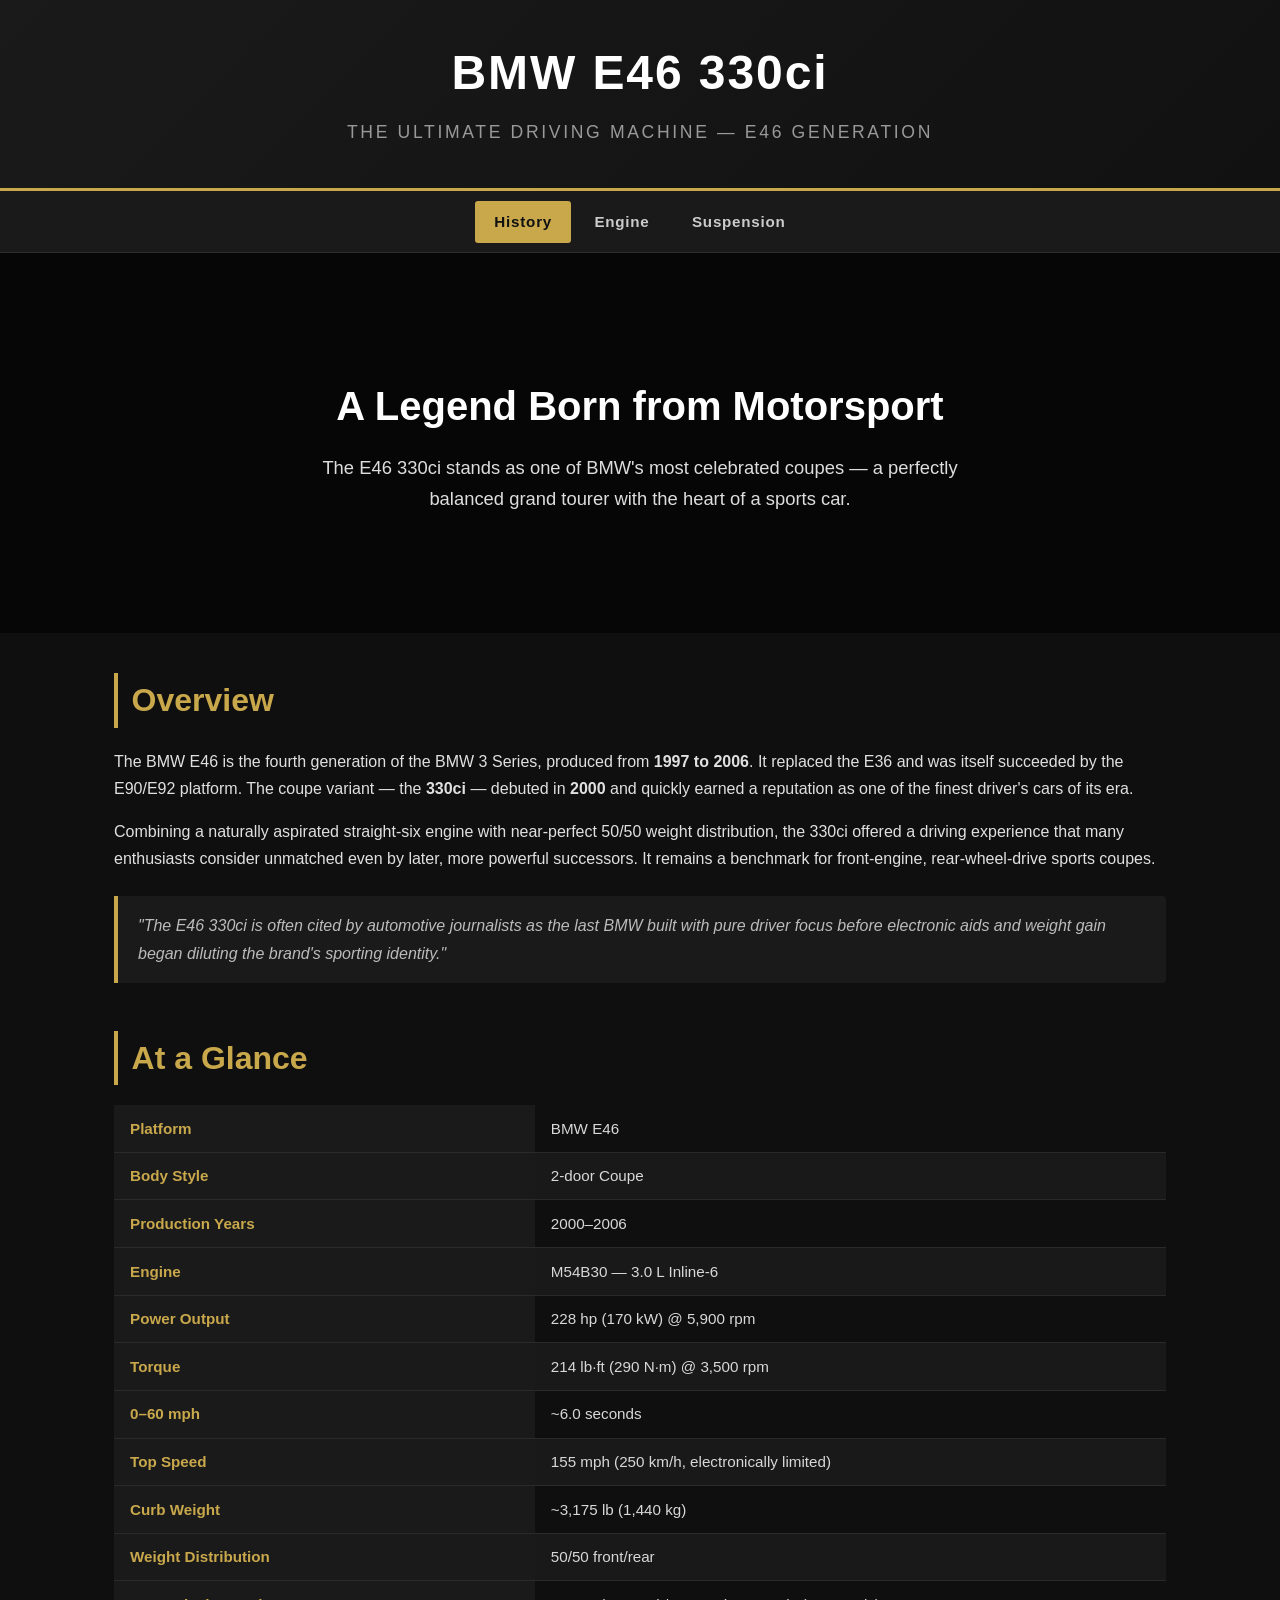
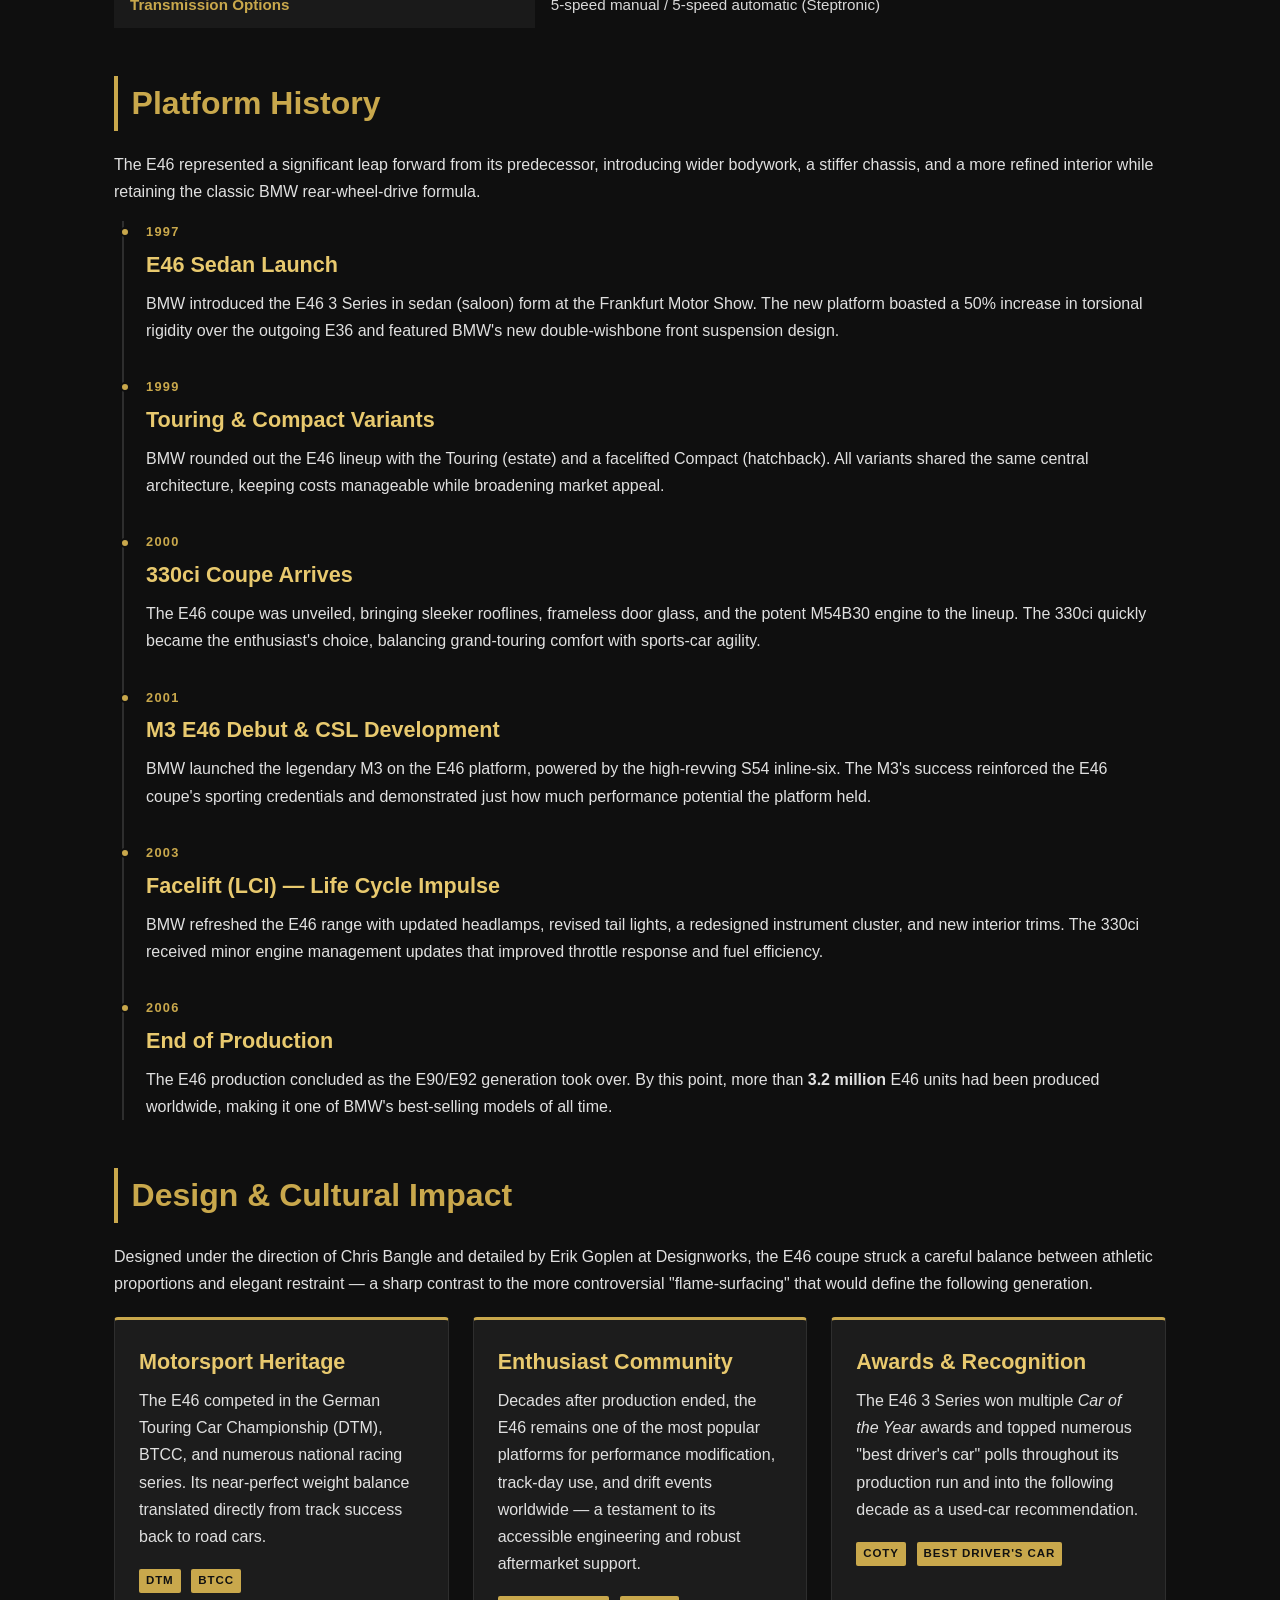
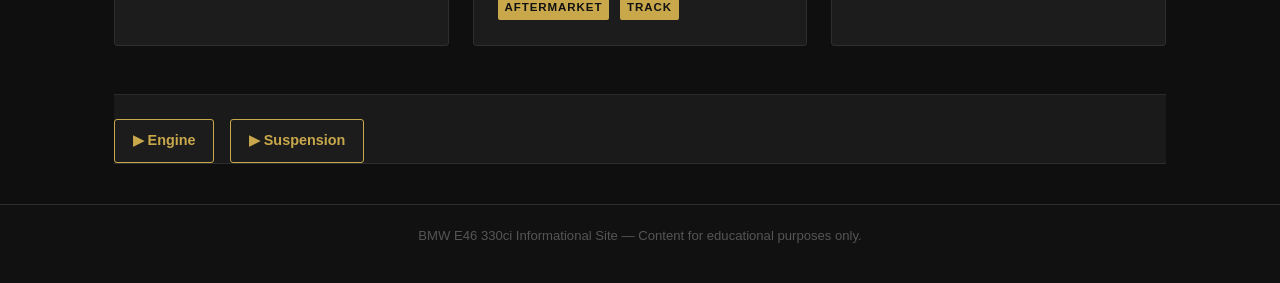
==== index.html @ 2dddbb20 "Add E46 330ci static website (index, engine, suspension pages + stylesheet) Agent-Logs-Url: https://" ====
<!DOCTYPE html>
<html lang="en">
<head>
  <meta charset="UTF-8" />
  <meta name="viewport" content="width=device-width, initial-scale=1.0" />
  <title>BMW E46 330ci — History</title>
  <link rel="stylesheet" href="styles.css" />
</head>
<body>

  <!-- ===== Header ===== -->
  <header>
    <h1>BMW E46 330ci</h1>
    <p class="sub-title">The Ultimate Driving Machine — E46 Generation</p>
  </header>

  <!-- ===== Navigation ===== -->
  <nav aria-label="Main navigation">
    <ul>
      <li><a href="index.html" class="active">History</a></li>
      <li><a href="engine.html">Engine</a></li>
      <li><a href="suspension.html">Suspension</a></li>
    </ul>
  </nav>

  <!-- ===== Hero ===== -->
  <div class="hero">
    <div class="hero-content">
      <h2>A Legend Born from Motorsport</h2>
      <p>
        The E46 330ci stands as one of BMW's most celebrated coupes — a perfectly
        balanced grand tourer with the heart of a sports car.
      </p>
    </div>
  </div>

  <!-- ===== Main Content ===== -->
  <main>

    <!-- Overview -->
    <section class="section" aria-labelledby="overview-heading">
      <div class="section-header">
        <h2 id="overview-heading">Overview</h2>
      </div>
      <p>
        The BMW E46 is the fourth generation of the BMW 3 Series, produced from
        <strong>1997 to 2006</strong>. It replaced the E36 and was itself succeeded
        by the E90/E92 platform. The coupe variant — the <strong>330ci</strong> —
        debuted in <strong>2000</strong> and quickly earned a reputation as one of
        the finest driver's cars of its era.
      </p>
      <p>
        Combining a naturally aspirated straight-six engine with near-perfect
        50/50 weight distribution, the 330ci offered a driving experience that
        many enthusiasts consider unmatched even by later, more powerful successors.
        It remains a benchmark for front-engine, rear-wheel-drive sports coupes.
      </p>

      <div class="callout">
        "The E46 330ci is often cited by automotive journalists as the last BMW
        built with pure driver focus before electronic aids and weight gain began
        diluting the brand's sporting identity."
      </div>
    </section>

    <!-- Key Specs Summary -->
    <section class="section" aria-labelledby="specs-heading">
      <div class="section-header">
        <h2 id="specs-heading">At a Glance</h2>
      </div>
      <table class="spec-table" aria-label="Key specifications">
        <tbody>
          <tr>
            <th scope="row">Platform</th>
            <td>BMW E46</td>
          </tr>
          <tr>
            <th scope="row">Body Style</th>
            <td>2-door Coupe</td>
          </tr>
          <tr>
            <th scope="row">Production Years</th>
            <td>2000–2006</td>
          </tr>
          <tr>
            <th scope="row">Engine</th>
            <td>M54B30 — 3.0 L Inline-6</td>
          </tr>
          <tr>
            <th scope="row">Power Output</th>
            <td>228 hp (170 kW) @ 5,900 rpm</td>
          </tr>
          <tr>
            <th scope="row">Torque</th>
            <td>214 lb·ft (290 N·m) @ 3,500 rpm</td>
          </tr>
          <tr>
            <th scope="row">0–60 mph</th>
            <td>~6.0 seconds</td>
          </tr>
          <tr>
            <th scope="row">Top Speed</th>
            <td>155 mph (250 km/h, electronically limited)</td>
          </tr>
          <tr>
            <th scope="row">Curb Weight</th>
            <td>~3,175 lb (1,440 kg)</td>
          </tr>
          <tr>
            <th scope="row">Weight Distribution</th>
            <td>50/50 front/rear</td>
          </tr>
          <tr>
            <th scope="row">Transmission Options</th>
            <td>5-speed manual / 5-speed automatic (Steptronic)</td>
          </tr>
        </tbody>
      </table>
    </section>

    <!-- History Timeline -->
    <section class="section" aria-labelledby="history-heading">
      <div class="section-header">
        <h2 id="history-heading">Platform History</h2>
      </div>
      <p>
        The E46 represented a significant leap forward from its predecessor,
        introducing wider bodywork, a stiffer chassis, and a more refined interior
        while retaining the classic BMW rear-wheel-drive formula.
      </p>

      <div class="timeline">

        <div class="timeline-item">
          <div class="timeline-year">1997</div>
          <h3>E46 Sedan Launch</h3>
          <p>
            BMW introduced the E46 3 Series in sedan (saloon) form at the
            Frankfurt Motor Show. The new platform boasted a 50% increase in
            torsional rigidity over the outgoing E36 and featured BMW's new
            double-wishbone front suspension design.
          </p>
        </div>

        <div class="timeline-item">
          <div class="timeline-year">1999</div>
          <h3>Touring &amp; Compact Variants</h3>
          <p>
            BMW rounded out the E46 lineup with the Touring (estate) and a
            facelifted Compact (hatchback). All variants shared the same
            central architecture, keeping costs manageable while broadening market
            appeal.
          </p>
        </div>

        <div class="timeline-item">
          <div class="timeline-year">2000</div>
          <h3>330ci Coupe Arrives</h3>
          <p>
            The E46 coupe was unveiled, bringing sleeker rooflines, frameless door
            glass, and the potent M54B30 engine to the lineup. The 330ci quickly
            became the enthusiast's choice, balancing grand-touring comfort with
            sports-car agility.
          </p>
        </div>

        <div class="timeline-item">
          <div class="timeline-year">2001</div>
          <h3>M3 E46 Debut &amp; CSL Development</h3>
          <p>
            BMW launched the legendary M3 on the E46 platform, powered by the
            high-revving S54 inline-six. The M3's success reinforced the E46
            coupe's sporting credentials and demonstrated just how much
            performance potential the platform held.
          </p>
        </div>

        <div class="timeline-item">
          <div class="timeline-year">2003</div>
          <h3>Facelift (LCI) — Life Cycle Impulse</h3>
          <p>
            BMW refreshed the E46 range with updated headlamps, revised tail
            lights, a redesigned instrument cluster, and new interior trims.
            The 330ci received minor engine management updates that improved
            throttle response and fuel efficiency.
          </p>
        </div>

        <div class="timeline-item">
          <div class="timeline-year">2006</div>
          <h3>End of Production</h3>
          <p>
            The E46 production concluded as the E90/E92 generation took over.
            By this point, more than <strong>3.2 million</strong> E46 units had
            been produced worldwide, making it one of BMW's best-selling models
            of all time.
          </p>
        </div>

      </div>
    </section>

    <!-- Design & Culture -->
    <section class="section" aria-labelledby="design-heading">
      <div class="section-header">
        <h2 id="design-heading">Design &amp; Cultural Impact</h2>
      </div>
      <p>
        Designed under the direction of Chris Bangle and detailed by Erik
        Goplen at Designworks, the E46 coupe struck a careful balance between
        athletic proportions and elegant restraint — a sharp contrast to the
        more controversial "flame-surfacing" that would define the following
        generation.
      </p>

      <div class="card-grid">

        <div class="card">
          <h3>Motorsport Heritage</h3>
          <p>
            The E46 competed in the German Touring Car Championship (DTM),
            BTCC, and numerous national racing series. Its near-perfect weight
            balance translated directly from track success back to road cars.
          </p>
          <span class="tag">DTM</span>
          <span class="tag">BTCC</span>
        </div>

        <div class="card">
          <h3>Enthusiast Community</h3>
          <p>
            Decades after production ended, the E46 remains one of the most
            popular platforms for performance modification, track-day use, and
            drift events worldwide — a testament to its accessible engineering
            and robust aftermarket support.
          </p>
          <span class="tag">Aftermarket</span>
          <span class="tag">Track</span>
        </div>

        <div class="card">
          <h3>Awards &amp; Recognition</h3>
          <p>
            The E46 3 Series won multiple <em>Car of the Year</em> awards and
            topped numerous "best driver's car" polls throughout its production
            run and into the following decade as a used-car recommendation.
          </p>
          <span class="tag">COTY</span>
          <span class="tag">Best Driver's Car</span>
        </div>

      </div>
    </section>

    <!-- Page Navigation -->
    <nav class="page-nav" aria-label="Explore other sections">
      <a href="engine.html">&#9654; Engine</a>
      <a href="suspension.html">&#9654; Suspension</a>
    </nav>

  </main>

  <!-- ===== Footer ===== -->
  <footer>
    <p>BMW E46 330ci Informational Site &mdash; Content for educational purposes only.</p>
  </footer>

</body>
</html>
---- styles.css ----
/* ===========================
   E46 330ci — Shared Styles
   =========================== */

/* ---------- Reset & Base ---------- */
*, *::before, *::after {
  box-sizing: border-box;
  margin: 0;
  padding: 0;
}

html {
  font-size: 16px;
  scroll-behavior: smooth;
}

body {
  font-family: 'Segoe UI', Arial, sans-serif;
  background-color: #0f0f0f;
  color: #e0e0e0;
  line-height: 1.7;
  min-height: 100vh;
  display: flex;
  flex-direction: column;
}

/* ---------- Typography ---------- */
h1 {
  font-size: clamp(1.8rem, 5vw, 3rem);
  letter-spacing: 0.04em;
  color: #ffffff;
}

h2 {
  font-size: clamp(1.3rem, 3.5vw, 2rem);
  color: #c9a84c;
  margin-bottom: 0.5rem;
}

h3 {
  font-size: clamp(1.05rem, 2.5vw, 1.35rem);
  color: #e8c96e;
  margin-bottom: 0.4rem;
}

p {
  margin-bottom: 1rem;
}

a {
  color: #c9a84c;
  text-decoration: none;
  transition: color 0.2s ease;
}

a:hover,
a:focus {
  color: #f0d780;
  text-decoration: underline;
}

/* ---------- Header ---------- */
header {
  background: linear-gradient(135deg, #1a1a1a 0%, #111 100%);
  border-bottom: 3px solid #c9a84c;
  padding: 2rem 1.5rem 1.5rem;
  text-align: center;
}

header .sub-title {
  font-size: clamp(0.85rem, 2vw, 1.1rem);
  color: #999;
  letter-spacing: 0.15em;
  text-transform: uppercase;
  margin-top: 0.3rem;
}

/* ---------- Navigation ---------- */
nav {
  background-color: #1a1a1a;
  border-bottom: 1px solid #2e2e2e;
}

nav ul {
  display: flex;
  flex-wrap: wrap;
  justify-content: center;
  list-style: none;
  gap: 0.25rem;
  padding: 0.6rem 1rem;
}

nav ul li a {
  display: inline-block;
  padding: 0.5rem 1.2rem;
  border-radius: 3px;
  font-weight: 600;
  font-size: 0.95rem;
  letter-spacing: 0.05em;
  color: #ccc;
  transition: background 0.2s ease, color 0.2s ease;
}

nav ul li a:hover,
nav ul li a.active {
  background-color: #c9a84c;
  color: #111;
  text-decoration: none;
}

/* ---------- Hero Banner ---------- */
.hero {
  background: linear-gradient(rgba(0,0,0,0.6), rgba(0,0,0,0.6)),
              url('https://upload.wikimedia.org/wikipedia/commons/thumb/d/d5/2003_BMW_330ci_coupe_%28E46%29%2C_front_8.21.19.jpg/1280px-2003_BMW_330ci_coupe_%28E46%29%2C_front_8.21.19.jpg')
              center/cover no-repeat;
  min-height: clamp(200px, 40vw, 380px);
  display: flex;
  align-items: center;
  justify-content: center;
  padding: 2rem;
  text-align: center;
}

.hero-content {
  max-width: 700px;
}

.hero-content h2 {
  font-size: clamp(1.5rem, 4vw, 2.5rem);
  color: #ffffff;
}

.hero-content p {
  font-size: clamp(0.9rem, 2.5vw, 1.15rem);
  color: #ddd;
  margin-top: 0.75rem;
  margin-bottom: 0;
}

/* ---------- Main Content ---------- */
main {
  flex: 1;
  max-width: 1100px;
  width: 100%;
  margin: 0 auto;
  padding: 2.5rem 1.5rem;
}

/* ---------- Section ---------- */
.section {
  margin-bottom: 3rem;
}

.section-header {
  border-left: 4px solid #c9a84c;
  padding-left: 0.85rem;
  margin-bottom: 1.25rem;
}

/* ---------- Cards / Grid ---------- */
.card-grid {
  display: grid;
  grid-template-columns: repeat(auto-fit, minmax(260px, 1fr));
  gap: 1.5rem;
  margin-top: 1.25rem;
}

.card {
  background-color: #1c1c1c;
  border: 1px solid #2e2e2e;
  border-top: 3px solid #c9a84c;
  border-radius: 4px;
  padding: 1.5rem;
  transition: transform 0.2s ease, box-shadow 0.2s ease;
}

.card:hover {
  transform: translateY(-3px);
  box-shadow: 0 6px 20px rgba(201, 168, 76, 0.15);
}

/* ---------- Spec Table ---------- */
.spec-table {
  width: 100%;
  border-collapse: collapse;
  margin-top: 1rem;
  font-size: 0.95rem;
}

.spec-table th,
.spec-table td {
  padding: 0.65rem 1rem;
  text-align: left;
  border-bottom: 1px solid #2a2a2a;
}

.spec-table th {
  background-color: #1a1a1a;
  color: #c9a84c;
  font-weight: 600;
  width: 40%;
}

.spec-table td {
  color: #d8d8d8;
}

.spec-table tr:last-child th,
.spec-table tr:last-child td {
  border-bottom: none;
}

.spec-table tr:nth-child(even) td {
  background-color: #191919;
}

/* ---------- Timeline ---------- */
.timeline {
  position: relative;
  padding-left: 2rem;
  margin-top: 1rem;
}

.timeline::before {
  content: '';
  position: absolute;
  left: 0.5rem;
  top: 0;
  bottom: 0;
  width: 2px;
  background: #2e2e2e;
}

.timeline-item {
  position: relative;
  margin-bottom: 2rem;
}

.timeline-item::before {
  content: '';
  position: absolute;
  left: -1.6rem;
  top: 0.4rem;
  width: 10px;
  height: 10px;
  border-radius: 50%;
  background: #c9a84c;
  border: 2px solid #0f0f0f;
}

.timeline-year {
  font-size: 0.8rem;
  font-weight: 700;
  color: #c9a84c;
  letter-spacing: 0.1em;
  text-transform: uppercase;
  margin-bottom: 0.25rem;
}

/* ---------- Callout ---------- */
.callout {
  background-color: #1a1a1a;
  border-left: 4px solid #c9a84c;
  border-radius: 0 4px 4px 0;
  padding: 1rem 1.25rem;
  margin: 1.5rem 0;
  font-style: italic;
  color: #bbb;
}

/* ---------- Tag / Badge ---------- */
.tag {
  display: inline-block;
  background-color: #c9a84c;
  color: #111;
  font-size: 0.72rem;
  font-weight: 700;
  letter-spacing: 0.08em;
  text-transform: uppercase;
  padding: 0.2em 0.6em;
  border-radius: 2px;
  margin-right: 0.4rem;
  vertical-align: middle;
}

/* ---------- Page Navigation Links ---------- */
.page-nav {
  display: flex;
  flex-wrap: wrap;
  gap: 1rem;
  margin-top: 2.5rem;
  padding-top: 1.5rem;
  border-top: 1px solid #2a2a2a;
}

.page-nav a {
  display: inline-flex;
  align-items: center;
  gap: 0.4rem;
  background-color: #1c1c1c;
  border: 1px solid #c9a84c;
  color: #c9a84c;
  padding: 0.55rem 1.1rem;
  border-radius: 3px;
  font-weight: 600;
  font-size: 0.9rem;
  transition: background 0.2s ease, color 0.2s ease;
}

.page-nav a:hover {
  background-color: #c9a84c;
  color: #111;
  text-decoration: none;
}

/* ---------- Footer ---------- */
footer {
  background-color: #111;
  border-top: 1px solid #2e2e2e;
  text-align: center;
  padding: 1.25rem 1rem;
  font-size: 0.82rem;
  color: #555;
}

/* ---------- Responsive Adjustments ---------- */
@media (max-width: 600px) {
  nav ul {
    flex-direction: column;
    align-items: center;
  }

  .hero {
    min-height: 180px;
  }

  .spec-table th {
    width: 50%;
  }

  .page-nav {
    flex-direction: column;
  }
}
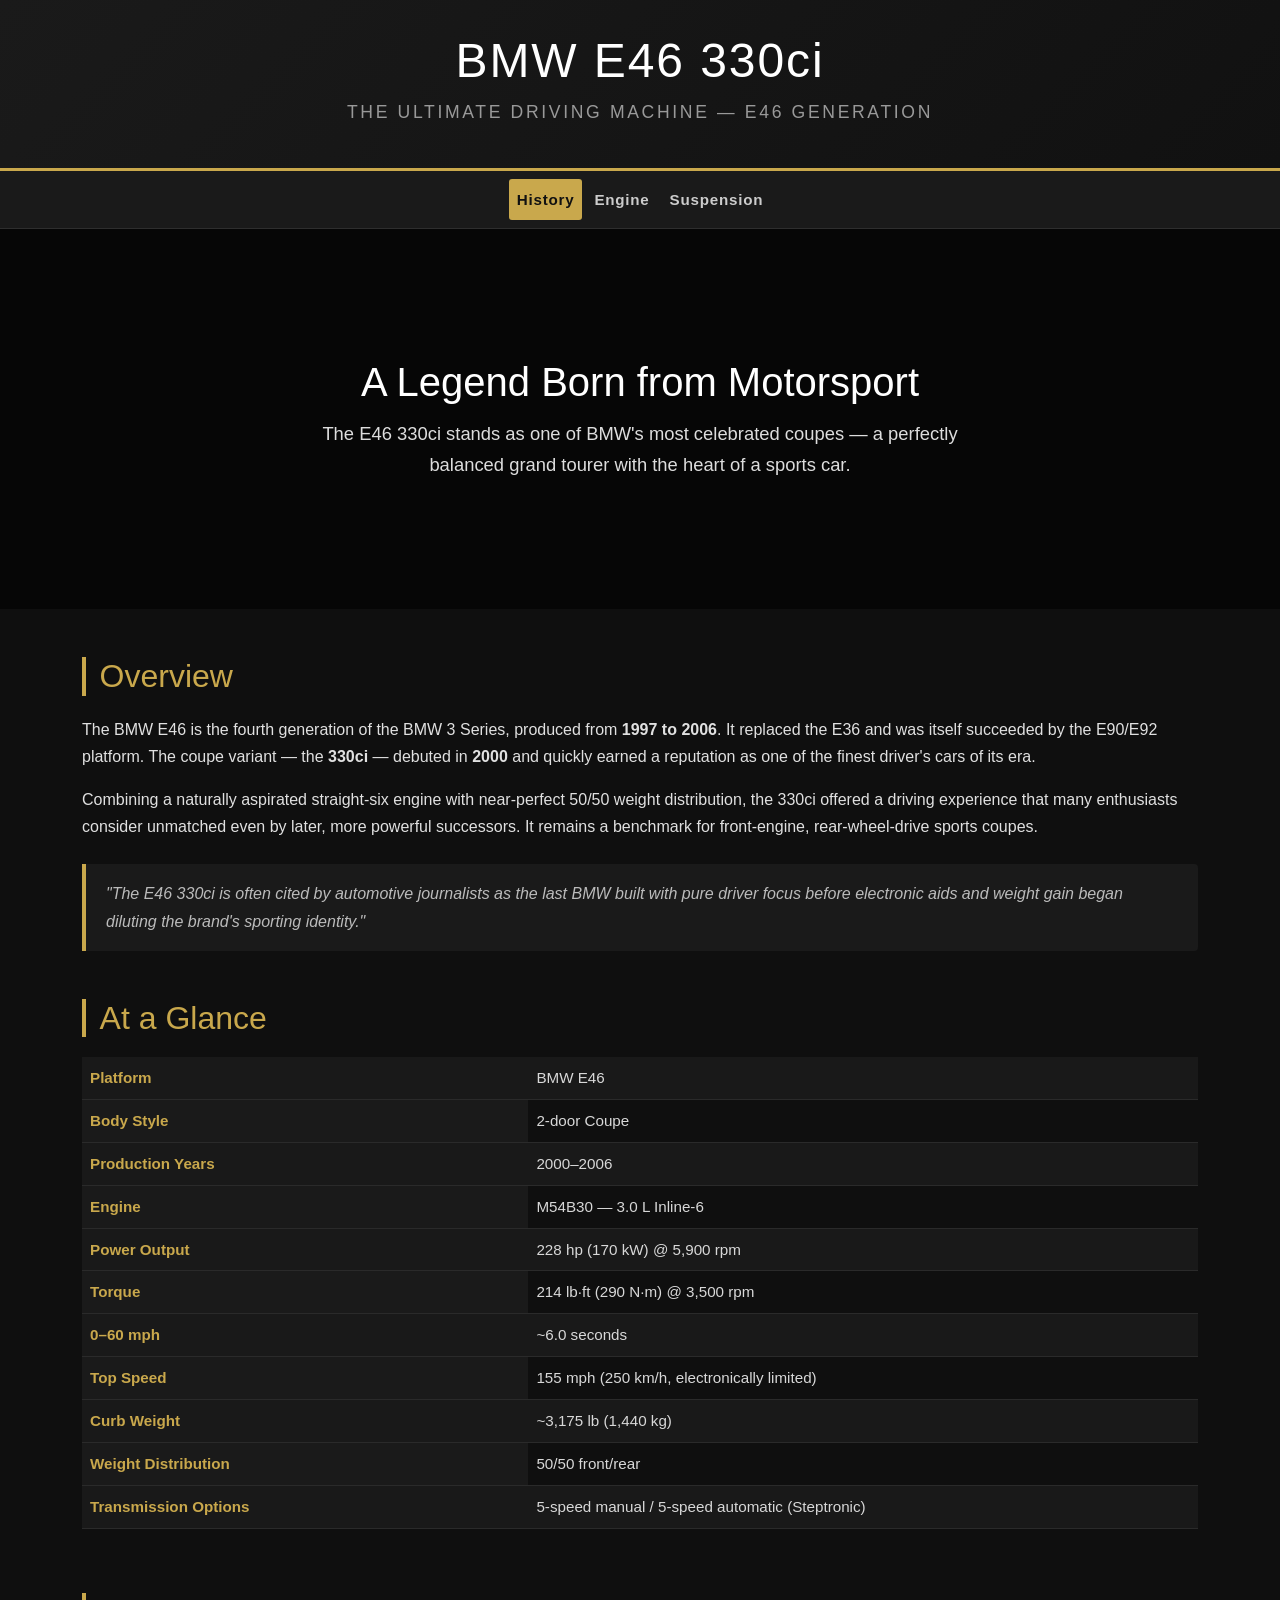
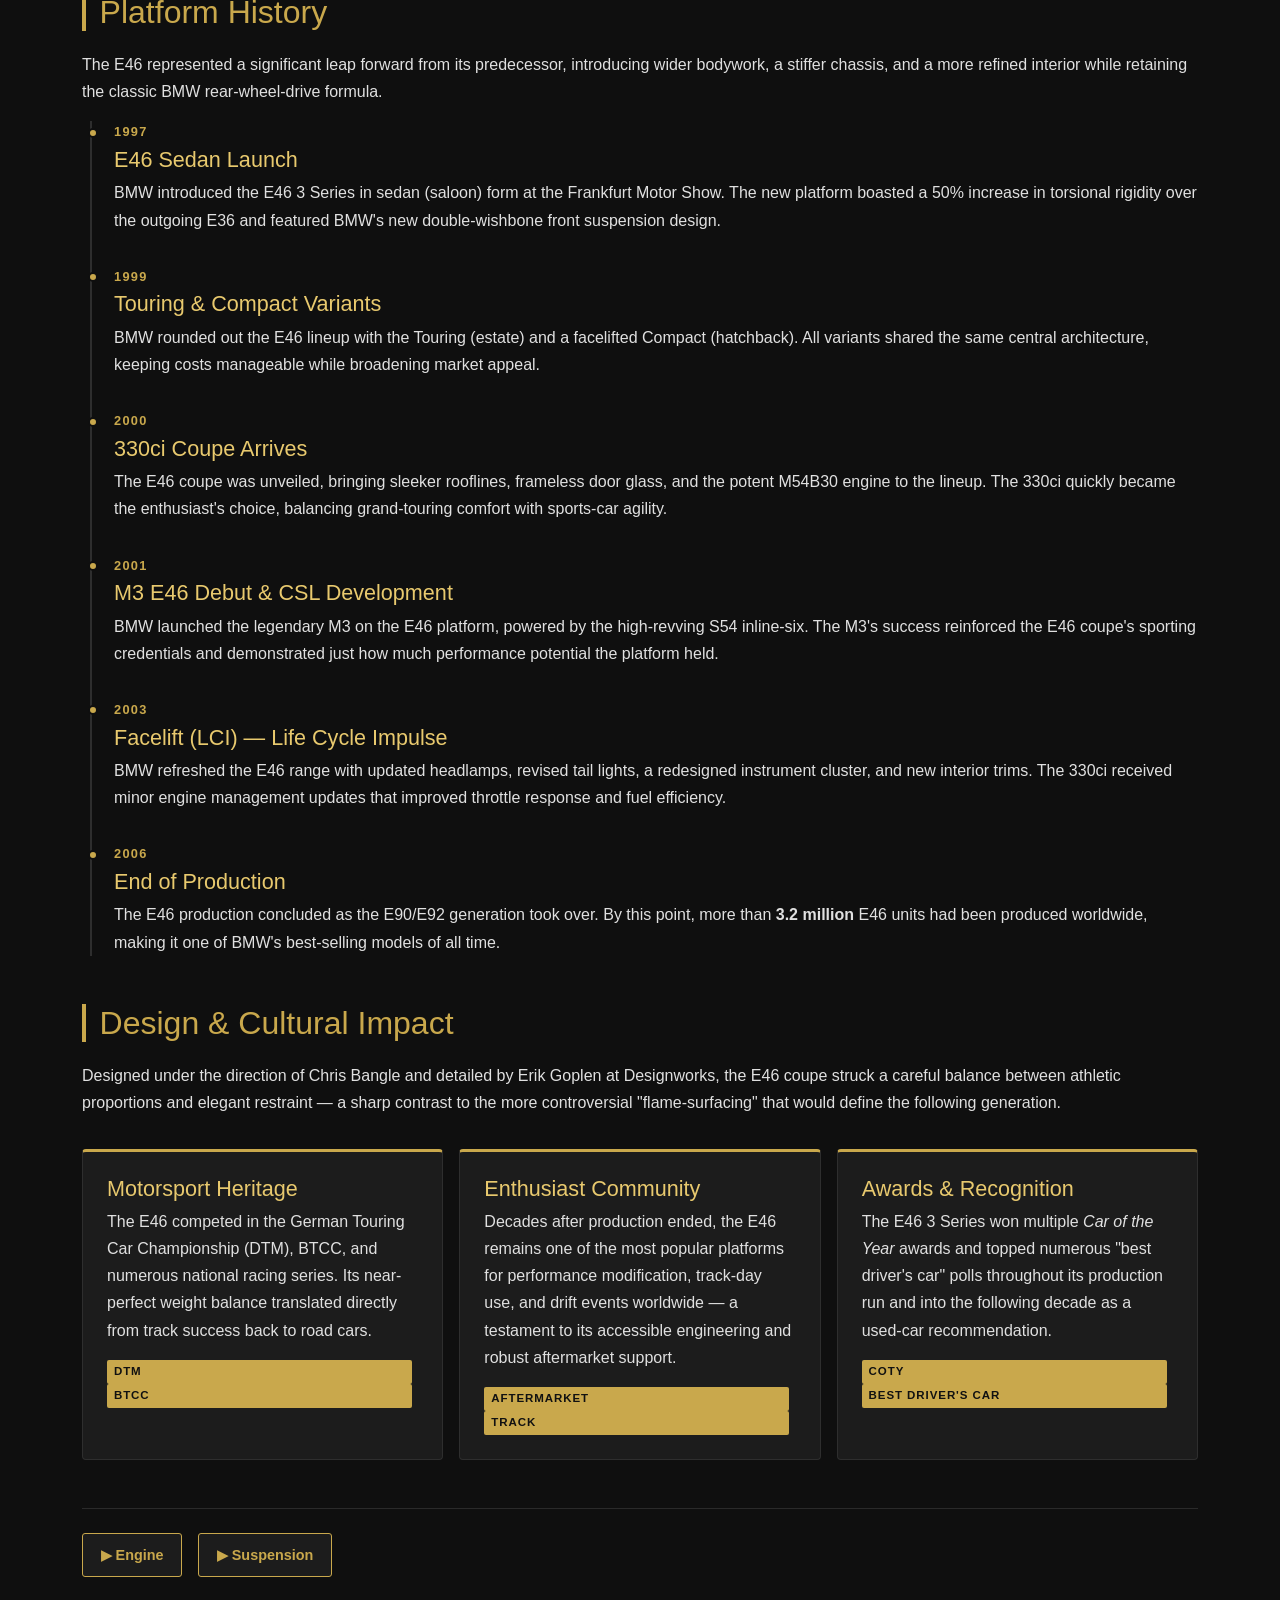
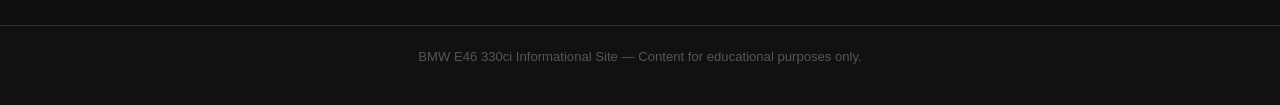
==== commit b7e79d59: "Rework layout with Bootstrap 5 + Flexbox for full responsive behavior Agent-Logs-Url: https://github" ====
--- a/index.html
+++ b/index.html
@@ -4,6 +4,9 @@
   <meta charset="UTF-8" />
   <meta name="viewport" content="width=device-width, initial-scale=1.0" />
   <title>BMW E46 330ci — History</title>
+  <!-- Bootstrap 5.3 -->
+  <link rel="stylesheet" href="https://cdn.jsdelivr.net/npm/bootstrap@5.3.3/dist/css/bootstrap.min.css" />
+  <!-- Custom theme -->
   <link rel="stylesheet" href="styles.css" />
 </head>
 <body>
@@ -14,13 +17,23 @@
     <p class="sub-title">The Ultimate Driving Machine — E46 Generation</p>
   </header>
 
-  <!-- ===== Navigation ===== -->
-  <nav aria-label="Main navigation">
-    <ul>
-      <li><a href="index.html" class="active">History</a></li>
-      <li><a href="engine.html">Engine</a></li>
-      <li><a href="suspension.html">Suspension</a></li>
-    </ul>
+  <!-- ===== Navigation (Bootstrap collapsible navbar) ===== -->
+  <nav class="navbar navbar-expand-md" aria-label="Main navigation">
+    <div class="container-lg">
+      <button class="navbar-toggler ms-auto" type="button"
+              data-bs-toggle="collapse" data-bs-target="#mainNav"
+              aria-controls="mainNav" aria-expanded="false"
+              aria-label="Toggle navigation">
+        <span class="navbar-toggler-icon"></span>
+      </button>
+      <div class="collapse navbar-collapse justify-content-center" id="mainNav">
+        <ul class="navbar-nav gap-1 py-2 py-md-0">
+          <li class="nav-item"><a class="nav-link active" href="index.html">History</a></li>
+          <li class="nav-item"><a class="nav-link" href="engine.html">Engine</a></li>
+          <li class="nav-item"><a class="nav-link" href="suspension.html">Suspension</a></li>
+        </ul>
+      </div>
+    </div>
   </nav>
 
   <!-- ===== Hero ===== -->
@@ -35,7 +48,7 @@
   </div>
 
   <!-- ===== Main Content ===== -->
-  <main>
+  <main class="container-lg py-4 py-md-5">
 
     <!-- Overview -->
     <section class="section" aria-labelledby="overview-heading">
@@ -68,54 +81,56 @@
       <div class="section-header">
         <h2 id="specs-heading">At a Glance</h2>
       </div>
-      <table class="spec-table" aria-label="Key specifications">
-        <tbody>
-          <tr>
-            <th scope="row">Platform</th>
-            <td>BMW E46</td>
-          </tr>
-          <tr>
-            <th scope="row">Body Style</th>
-            <td>2-door Coupe</td>
-          </tr>
-          <tr>
-            <th scope="row">Production Years</th>
-            <td>2000–2006</td>
-          </tr>
-          <tr>
-            <th scope="row">Engine</th>
-            <td>M54B30 — 3.0 L Inline-6</td>
-          </tr>
-          <tr>
-            <th scope="row">Power Output</th>
-            <td>228 hp (170 kW) @ 5,900 rpm</td>
-          </tr>
-          <tr>
-            <th scope="row">Torque</th>
-            <td>214 lb·ft (290 N·m) @ 3,500 rpm</td>
-          </tr>
-          <tr>
-            <th scope="row">0–60 mph</th>
-            <td>~6.0 seconds</td>
-          </tr>
-          <tr>
-            <th scope="row">Top Speed</th>
-            <td>155 mph (250 km/h, electronically limited)</td>
-          </tr>
-          <tr>
-            <th scope="row">Curb Weight</th>
-            <td>~3,175 lb (1,440 kg)</td>
-          </tr>
-          <tr>
-            <th scope="row">Weight Distribution</th>
-            <td>50/50 front/rear</td>
-          </tr>
-          <tr>
-            <th scope="row">Transmission Options</th>
-            <td>5-speed manual / 5-speed automatic (Steptronic)</td>
-          </tr>
-        </tbody>
-      </table>
+      <div class="table-responsive">
+        <table class="spec-table table table-dark table-striped" aria-label="Key specifications">
+          <tbody>
+            <tr>
+              <th scope="row">Platform</th>
+              <td>BMW E46</td>
+            </tr>
+            <tr>
+              <th scope="row">Body Style</th>
+              <td>2-door Coupe</td>
+            </tr>
+            <tr>
+              <th scope="row">Production Years</th>
+              <td>2000–2006</td>
+            </tr>
+            <tr>
+              <th scope="row">Engine</th>
+              <td>M54B30 — 3.0 L Inline-6</td>
+            </tr>
+            <tr>
+              <th scope="row">Power Output</th>
+              <td>228 hp (170 kW) @ 5,900 rpm</td>
+            </tr>
+            <tr>
+              <th scope="row">Torque</th>
+              <td>214 lb·ft (290 N·m) @ 3,500 rpm</td>
+            </tr>
+            <tr>
+              <th scope="row">0–60 mph</th>
+              <td>~6.0 seconds</td>
+            </tr>
+            <tr>
+              <th scope="row">Top Speed</th>
+              <td>155 mph (250 km/h, electronically limited)</td>
+            </tr>
+            <tr>
+              <th scope="row">Curb Weight</th>
+              <td>~3,175 lb (1,440 kg)</td>
+            </tr>
+            <tr>
+              <th scope="row">Weight Distribution</th>
+              <td>50/50 front/rear</td>
+            </tr>
+            <tr>
+              <th scope="row">Transmission Options</th>
+              <td>5-speed manual / 5-speed automatic (Steptronic)</td>
+            </tr>
+          </tbody>
+        </table>
+      </div>
     </section>
 
     <!-- History Timeline -->
@@ -213,40 +228,47 @@
         generation.
       </p>
 
-      <div class="card-grid">
-
-        <div class="card">
-          <h3>Motorsport Heritage</h3>
-          <p>
-            The E46 competed in the German Touring Car Championship (DTM),
-            BTCC, and numerous national racing series. Its near-perfect weight
-            balance translated directly from track success back to road cars.
-          </p>
-          <span class="tag">DTM</span>
-          <span class="tag">BTCC</span>
-        </div>
-
-        <div class="card">
-          <h3>Enthusiast Community</h3>
-          <p>
-            Decades after production ended, the E46 remains one of the most
-            popular platforms for performance modification, track-day use, and
-            drift events worldwide — a testament to its accessible engineering
-            and robust aftermarket support.
-          </p>
-          <span class="tag">Aftermarket</span>
-          <span class="tag">Track</span>
-        </div>
-
-        <div class="card">
-          <h3>Awards &amp; Recognition</h3>
-          <p>
-            The E46 3 Series won multiple <em>Car of the Year</em> awards and
-            topped numerous "best driver's car" polls throughout its production
-            run and into the following decade as a used-car recommendation.
-          </p>
-          <span class="tag">COTY</span>
-          <span class="tag">Best Driver's Car</span>
+      <!-- Bootstrap Flexbox row — 1 col on xs, 2 on sm, 3 on lg -->
+      <div class="row g-3 mt-1">
+
+        <div class="col-12 col-sm-6 col-lg-4">
+          <div class="card">
+            <h3>Motorsport Heritage</h3>
+            <p>
+              The E46 competed in the German Touring Car Championship (DTM),
+              BTCC, and numerous national racing series. Its near-perfect weight
+              balance translated directly from track success back to road cars.
+            </p>
+            <span class="tag">DTM</span>
+            <span class="tag">BTCC</span>
+          </div>
+        </div>
+
+        <div class="col-12 col-sm-6 col-lg-4">
+          <div class="card">
+            <h3>Enthusiast Community</h3>
+            <p>
+              Decades after production ended, the E46 remains one of the most
+              popular platforms for performance modification, track-day use, and
+              drift events worldwide — a testament to its accessible engineering
+              and robust aftermarket support.
+            </p>
+            <span class="tag">Aftermarket</span>
+            <span class="tag">Track</span>
+          </div>
+        </div>
+
+        <div class="col-12 col-sm-6 col-lg-4">
+          <div class="card">
+            <h3>Awards &amp; Recognition</h3>
+            <p>
+              The E46 3 Series won multiple <em>Car of the Year</em> awards and
+              topped numerous "best driver's car" polls throughout its production
+              run and into the following decade as a used-car recommendation.
+            </p>
+            <span class="tag">COTY</span>
+            <span class="tag">Best Driver's Car</span>
+          </div>
         </div>
 
       </div>
@@ -265,5 +287,7 @@
     <p>BMW E46 330ci Informational Site &mdash; Content for educational purposes only.</p>
   </footer>
 
+  <!-- Bootstrap JS bundle (includes Popper) -->
+  <script src="https://cdn.jsdelivr.net/npm/bootstrap@5.3.3/dist/js/bootstrap.bundle.min.js"></script>
 </body>
 </html>
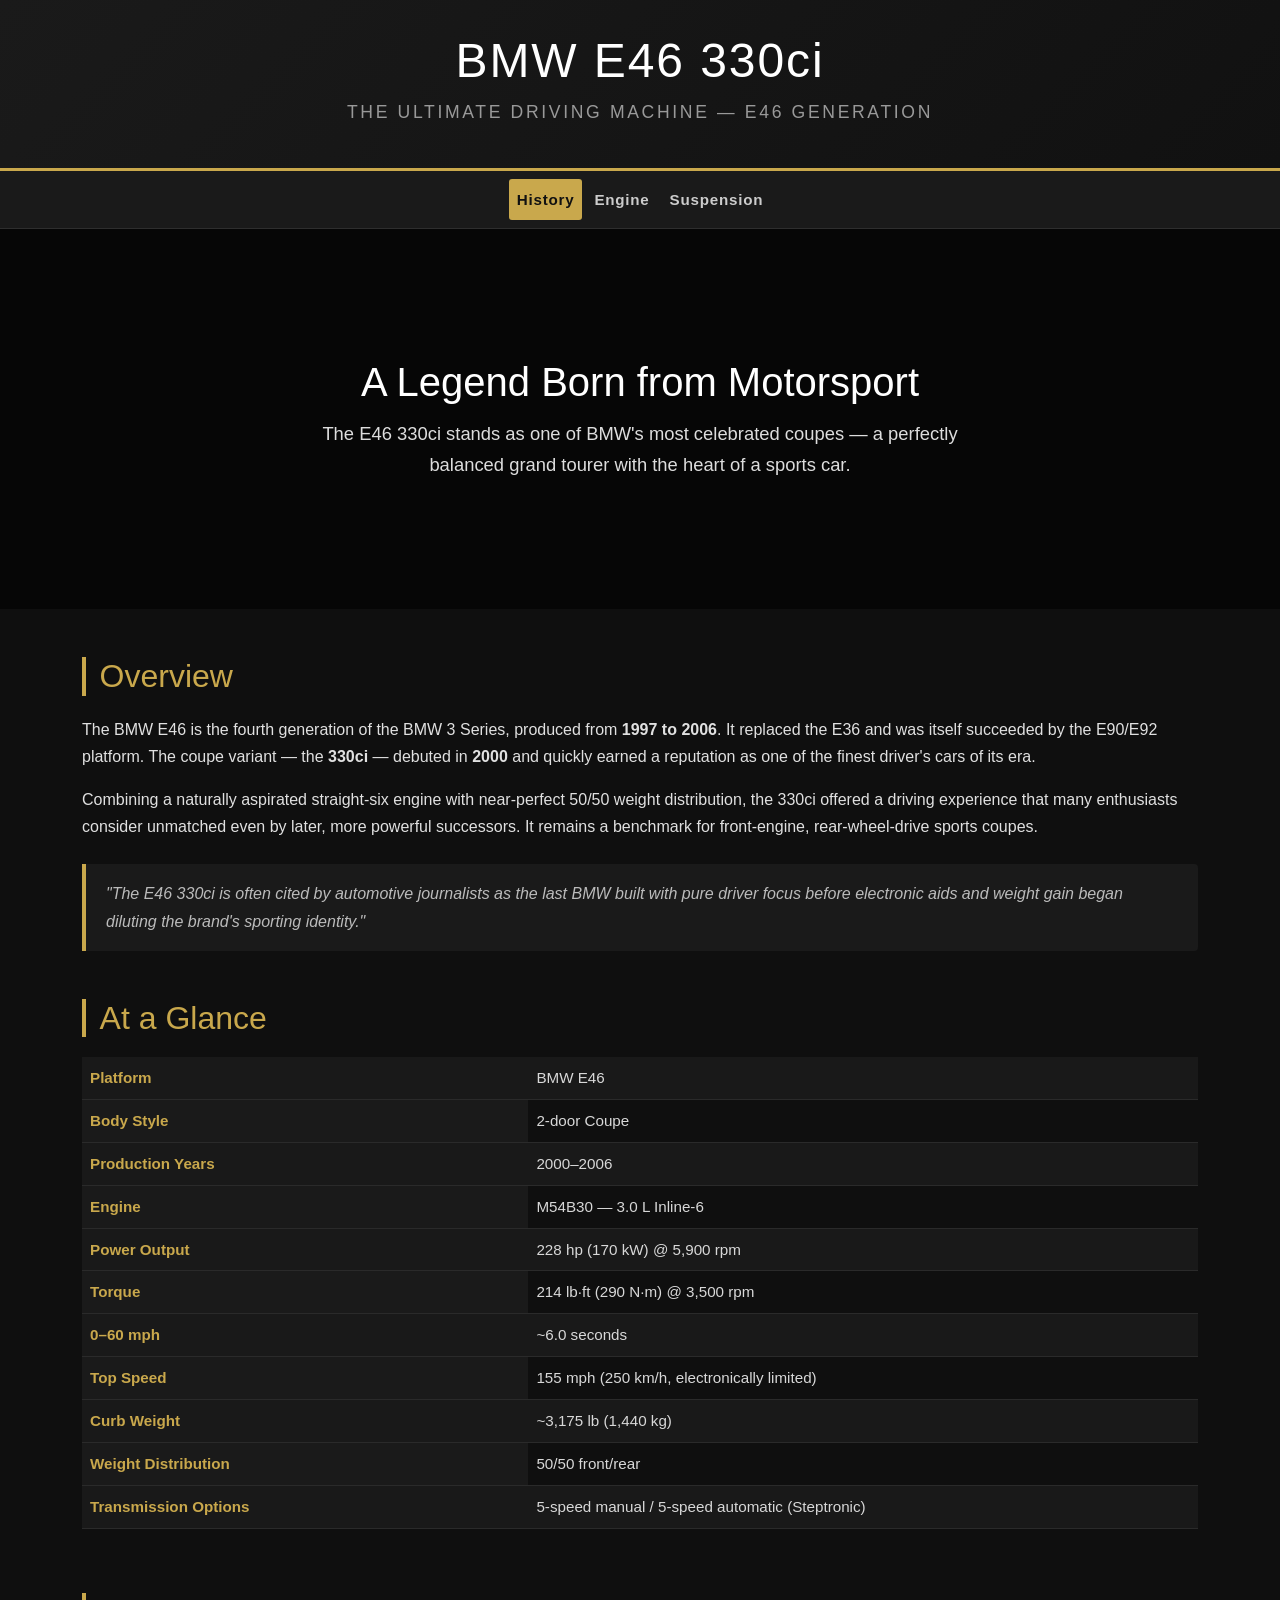
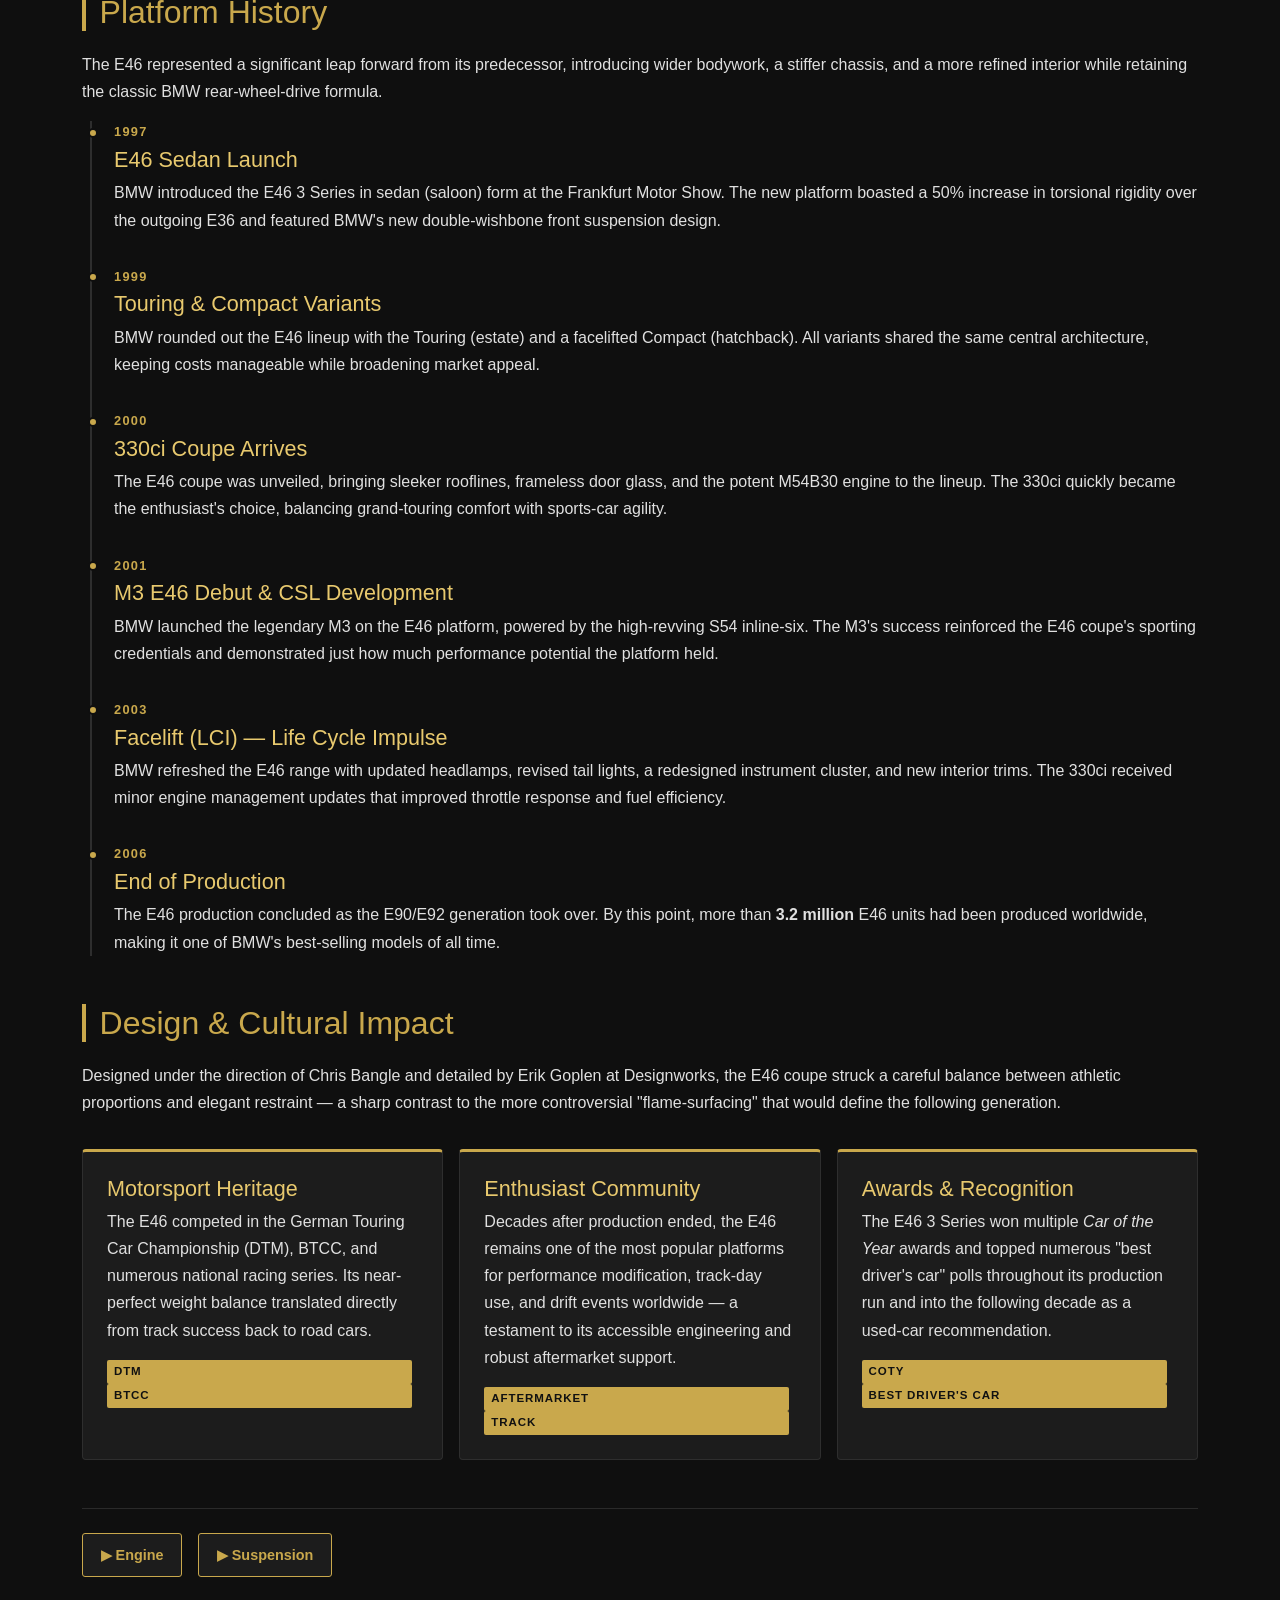
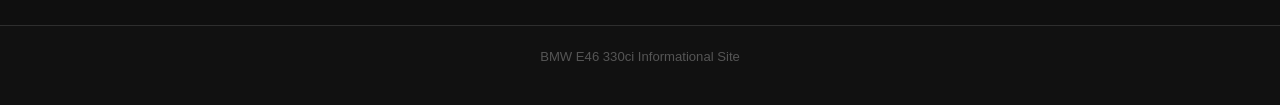
==== commit 9ad9341f: "Cleaning up bad images." ====
--- a/index.html
+++ b/index.html
@@ -284,7 +284,7 @@
 
   <!-- ===== Footer ===== -->
   <footer>
-    <p>BMW E46 330ci Informational Site &mdash; Content for educational purposes only.</p>
+    <p>BMW E46 330ci Informational Site</p>
   </footer>
 
   <!-- Bootstrap JS bundle (includes Popper) -->
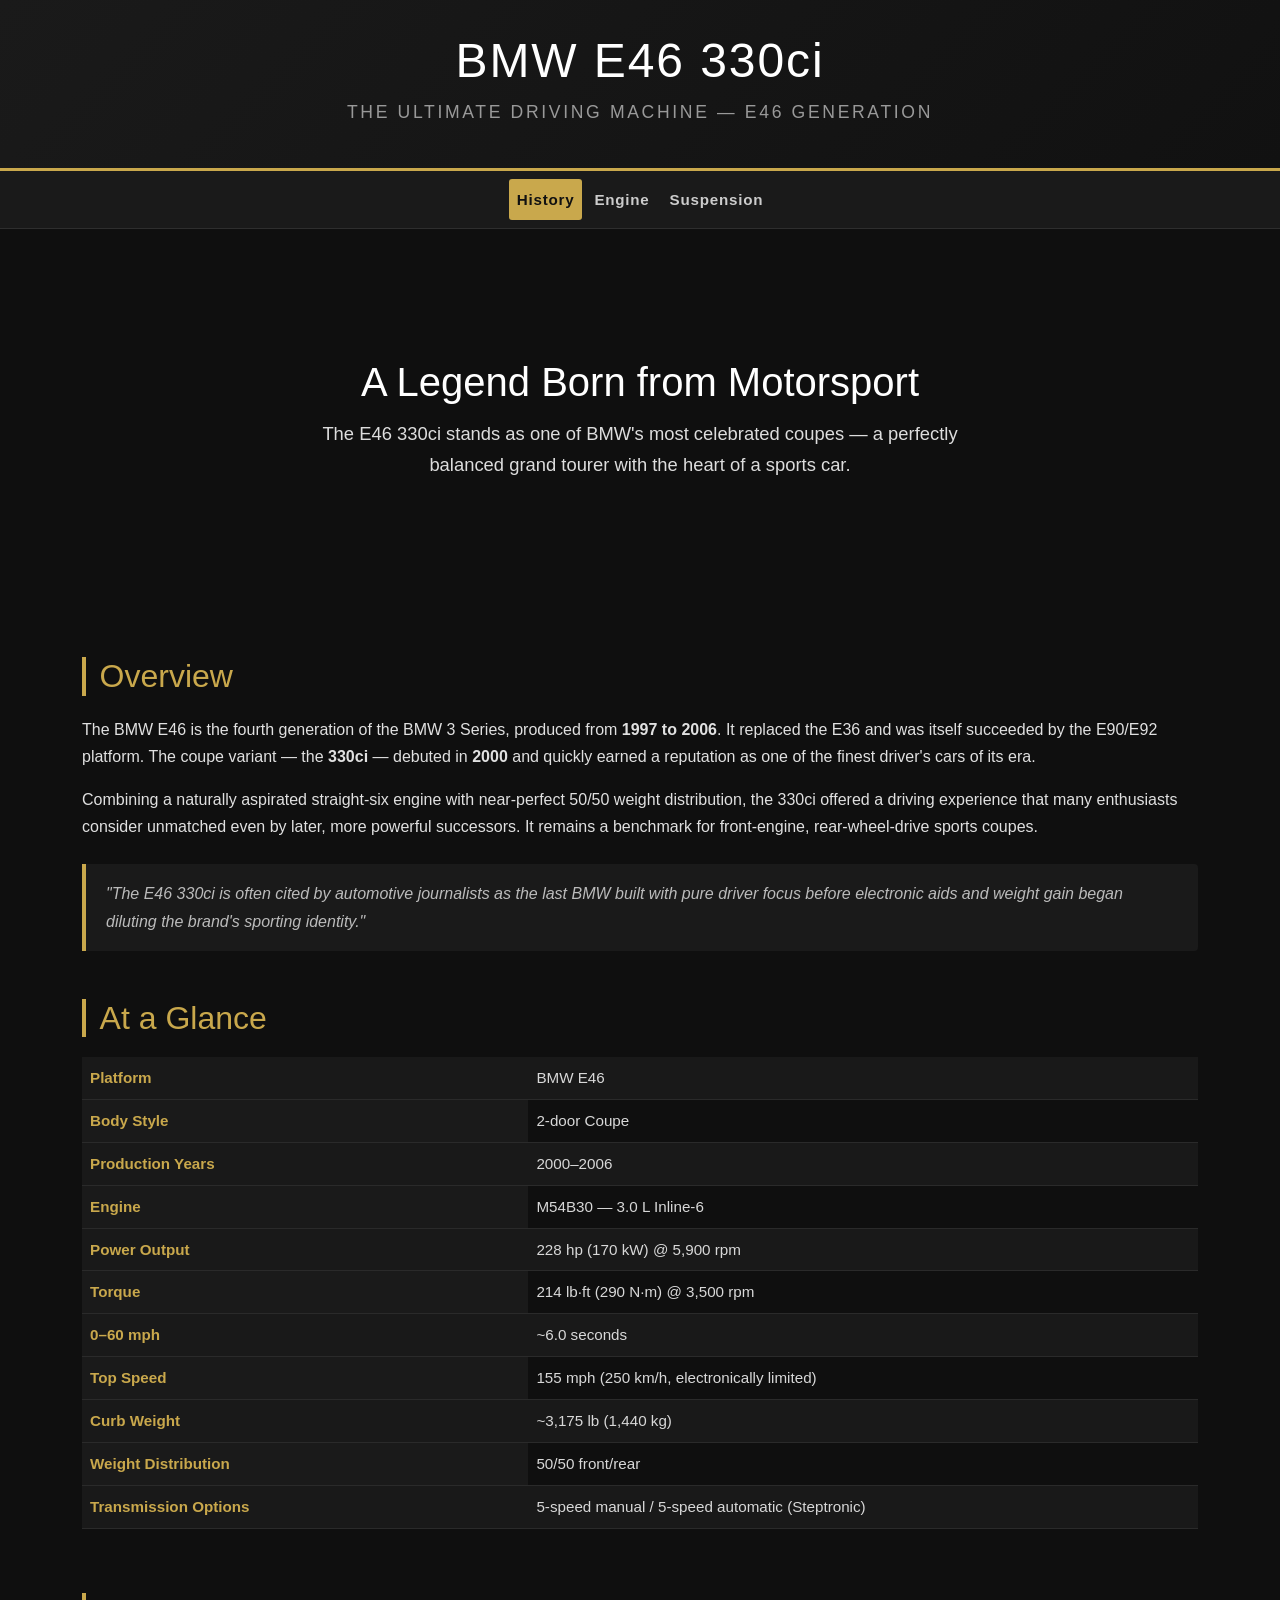
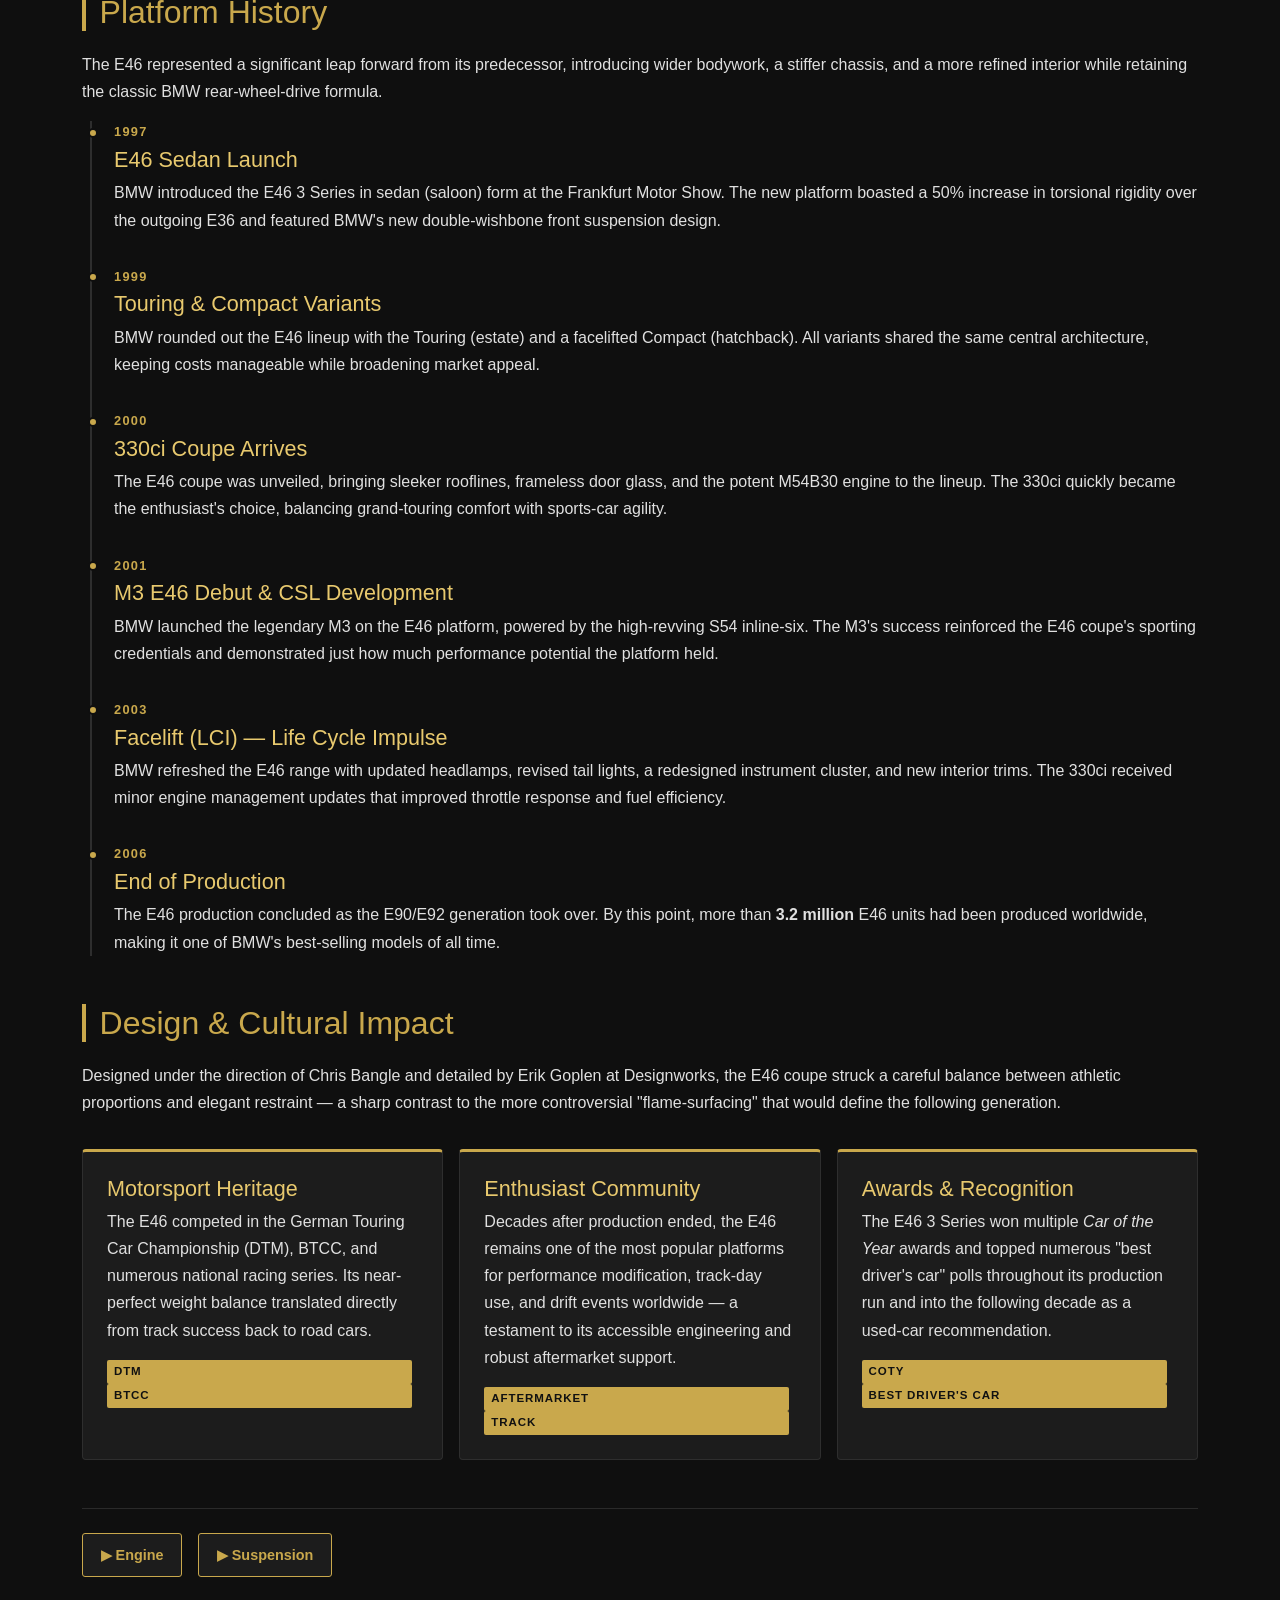
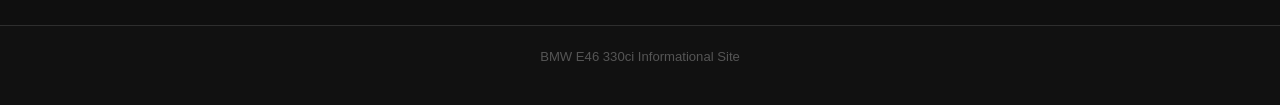
==== commit 6156f108: "Added image behind header in the hero header on index page, and added rationale.md" ====
--- a/index.html
+++ b/index.html
@@ -37,7 +37,7 @@
   </nav>
 
   <!-- ===== Hero ===== -->
-  <div class="hero">
+  <div class="hero" style="background-image: url('https://upload.wikimedia.org/wikipedia/commons/thumb/8/81/2000_Alpina_B3.jpg/1920px-2000_Alpina_B3.jpg'); background-size: cover; background-position: center;" aria-label="BMW E46 330ci">
     <div class="hero-content">
       <h2>A Legend Born from Motorsport</h2>
       <p>
